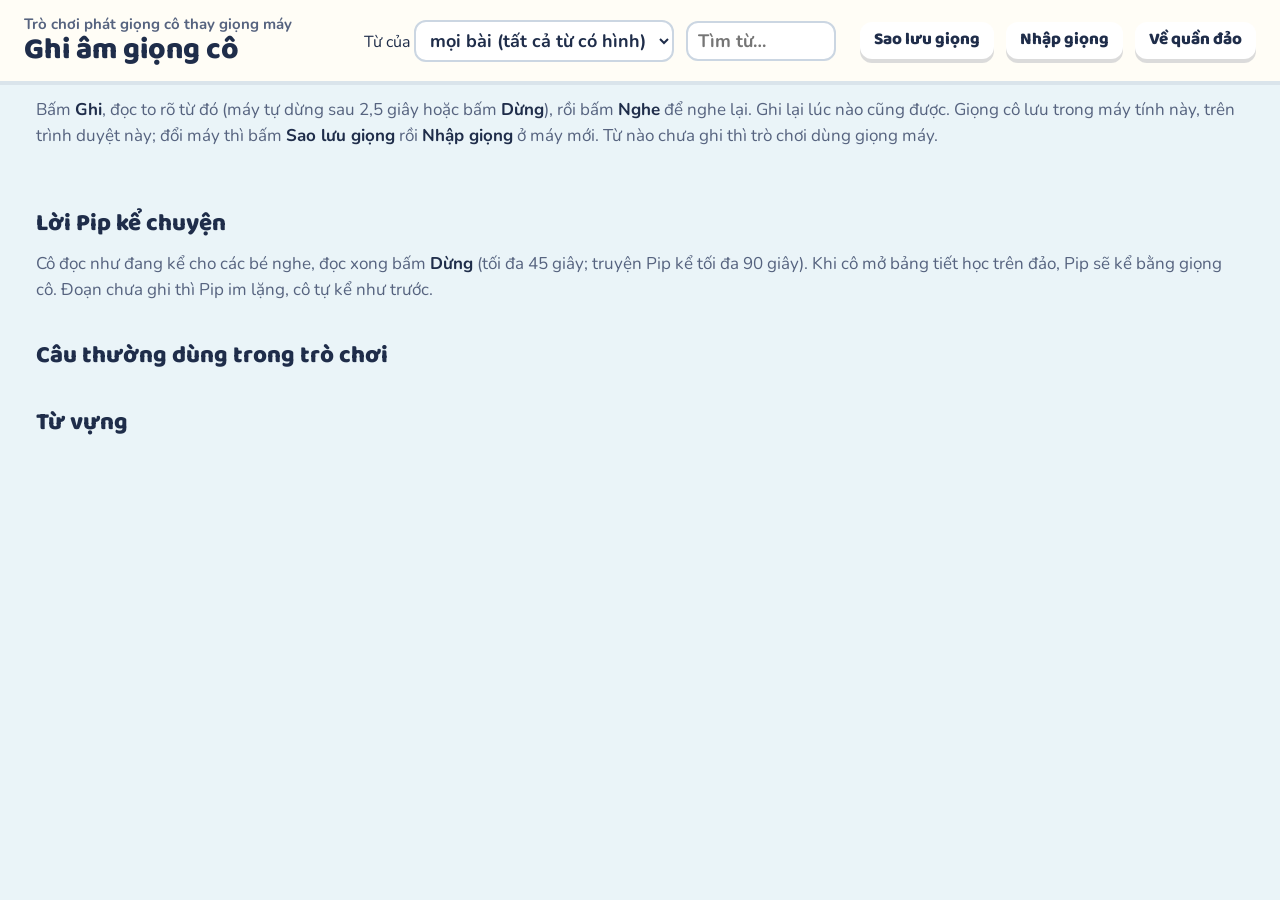
==== ghi_am/index.html @ cb5ae549 "Add files via upload" ====
<!doctype html>
<html lang="vi">
<head>
<meta charset="utf-8">
<meta name="viewport" content="width=device-width, initial-scale=1">
<title>Ghi âm giọng cô</title>
<link rel="icon" href="data:,">
<link rel="stylesheet" href="https://fonts.googleapis.com/css2?family=Baloo+2:wght@600;700;800&family=Nunito:wght@400;700;800&display=swap">
<style>
/* Cô ghi âm giọng mình đọc từng từ / câu; trò chơi sẽ phát giọng cô thay giọng máy */
:root { --ink: #1F2D4A; --soft: #56637F; --paper: #FFFDF6; --teal: #14998F; --coral: #F2675A; }
[hidden] { display: none !important; }
* { box-sizing: border-box; }
html, body { margin: 0; background: #EAF4F8; color: var(--ink); font-family: 'Nunito', Arial, sans-serif; }
header { position: sticky; top: 0; z-index: 5; background: var(--paper); box-shadow: 0 4px 0 rgba(31, 45, 74, .08); padding: 14px 24px; display: flex; flex-wrap: wrap; gap: 12px; align-items: center; }
h1 { margin: 0; font: 800 30px/1.1 'Baloo 2'; } h1 small { display: block; font: 700 15px 'Nunito'; color: var(--soft); }
.sp { flex: 1; }
select, input[type=text] { font: 700 18px 'Nunito'; border: 2px solid #CBD6E2; border-radius: 12px; padding: 6px 10px; background: #fff; color: var(--ink); }
button { font: 800 17px/1 'Baloo 2'; border: 0; border-radius: 12px; padding: 9px 14px 11px; cursor: pointer; background: #fff; color: var(--ink); box-shadow: 0 4px 0 rgba(31, 45, 74, .16); }
button.go { background: var(--teal); color: #fff; box-shadow: 0 4px 0 #0D7068; } button.rec { background: var(--coral); color: #fff; box-shadow: 0 4px 0 #B5463B; }
button:disabled { opacity: .45; cursor: default; }
button:focus-visible { outline: 4px solid #2E6FD8; outline-offset: 2px; }
main { max-width: 1240px; margin: 16px auto 60px; padding: 0 16px; }
.note { font-size: 17px; color: var(--soft); line-height: 1.5; margin: 0 0 14px; } .note b { color: var(--ink); }
h2 { font: 800 24px 'Baloo 2'; margin: 20px 0 8px; }
.grid { display: grid; grid-template-columns: repeat(auto-fill, minmax(220px, 1fr)); gap: 12px; }
.it { background: var(--paper); border-radius: 18px; padding: 12px; display: flex; flex-direction: column; align-items: center; gap: 8px; border: 3px solid transparent; }
.it.done { border-color: #3CC46A; } .it.recording { border-color: var(--coral); }
.it img { height: 90px; max-width: 100%; object-fit: contain; }
.it b { font: 800 24px 'Baloo 2'; text-align: center; } .it .st { font: 700 14px 'Nunito'; color: var(--soft); }
.it .bt { display: flex; gap: 6px; flex-wrap: wrap; justify-content: center; }
.msg { font: 800 17px 'Nunito'; color: #0D7068; min-height: 22px; }
.msg.bad { color: #B5463B; }
.ke { display: grid; grid-template-columns: 1fr; gap: 10px; }
.kc { background: var(--paper); border-radius: 18px; padding: 12px 16px; display: grid; grid-template-columns: 1fr auto; gap: 6px 14px; align-items: center; border: 3px solid transparent; }
.kc.done { border-color: #3CC46A; } .kc.recording { border-color: var(--coral); }
.kc h4 { margin: 0; font: 800 19px 'Baloo 2'; } .kc h4 small { font: 700 14px 'Nunito'; color: var(--soft); margin-left: 8px; }
.kc p { margin: 0; font: 600 20px/1.5 'Nunito'; grid-column: 1; }
.kc .bt { grid-column: 2; grid-row: 1 / span 2; display: flex; gap: 6px; flex-wrap: wrap; justify-content: flex-end; }
.kc .st { font: 700 14px 'Nunito'; color: var(--soft); }
</style>
</head>
<body>
<header>
  <h1><small>Trò chơi phát giọng cô thay giọng máy</small>Ghi âm giọng cô</h1>
  <div class="sp"></div>
  <label>Từ của <select id="selDao"></select></label>
  <select id="selUnit"></select>
  <input type="text" id="find" placeholder="Tìm từ…" style="width:150px">
  <span id="count" style="font:800 18px 'Baloo 2'"></span>
  <button id="bExp">Sao lưu giọng</button><button id="bImp">Nhập giọng</button><input type="file" id="fImp" accept=".json" hidden>
  <button id="bBack">Về quần đảo</button>
</header>
<main>
  <p class="note">Bấm <b>Ghi</b>, đọc to rõ từ đó (máy tự dừng sau 2,5 giây hoặc bấm <b>Dừng</b>), rồi bấm <b>Nghe</b> để nghe lại. Ghi lại lúc nào cũng được.
    Giọng cô lưu trong máy tính này, trên trình duyệt này; đổi máy thì bấm <b>Sao lưu giọng</b> rồi <b>Nhập giọng</b> ở máy mới. Từ nào chưa ghi thì trò chơi dùng giọng máy.</p>
  <div class="msg" id="msg"></div>
  <h2 id="hKe">Lời Pip kể chuyện</h2>
  <p class="note">Cô đọc như đang kể cho các bé nghe, đọc xong bấm <b>Dừng</b> (tối đa 45 giây; truyện Pip kể tối đa 90 giây). Khi cô mở bảng tiết học trên đảo, Pip sẽ kể bằng giọng cô. Đoạn chưa ghi thì Pip im lặng, cô tự kể như trước.</p>
  <div class="ke" id="ke"></div>
  <h2>Câu thường dùng trong trò chơi</h2>
  <div class="grid" id="phrases"></div>
  <h2 id="hWords">Từ vựng</h2>
  <div class="grid" id="words"></div>
</main>
<script src="../tro_choi/chung/kho_tu.js"></script>
<script src="../tro_choi/chung/giong_co.js"></script>
<script src="../tro_choi/chung/loi_ke.js"></script>
<script>
const $ = id => document.getElementById(id);
const esc = s => String(s).replace(/[&<>"]/g, c => ({ '&': '&amp;', '<': '&lt;', '>': '&gt;', '"': '&quot;' }[c]));
const PHRASES = ['Your turn!', 'Everyone, say it with me!', "Let's say it together!", 'Ask and answer!', 'Great job!', 'Well done!', 'Super!', 'Excellent!', 'Good job!', 'Hooray! Well done, everyone!', 'What is it?', "What's this?", 'What colour is it?', 'What number is it?', 'What room is this?', 'Who is hiding?', 'Knock, knock!'];
const DAOS = [
  { key: 'all', name: 'mọi bài (tất cả từ có hình)' },
  { key: 'daohatmam', name: 'Đảo Hạt Mầm', ppct: '../dao_hat_mam/ppct_amanda1.json' },
  { key: 'daocauvong', name: 'Đảo Cầu Vồng', ppct: '../dao_cau_vong/ppct_amanda2.json' },
  { key: 'daosongkim3d', name: 'Đảo Song Kim', ppct: '../dao_3d/ppct_amanda3.json' },
];
const BASE = new URL('../tro_choi/goi_do_choi/', location.href); // ảnh trong kho từ tính từ thư mục một trò
const imgOf = W => /^data:/.test(W.img) ? W.img : new URL(W.img, BASE).href;
const inKho = w => KHO_TU.find(W => [w, w.replace(/s$/, ''), w.split(' ')[0]].includes(W.w.toLowerCase()));
let PPCT = [], list = [], recState = null;
const msg = (t, bad) => { $('msg').textContent = t; $('msg').className = 'msg' + (bad ? ' bad' : ''); };
$('selDao').innerHTML = DAOS.map(d => `<option value="${d.key}">${d.name}</option>`).join('');
$('selDao').value = DAOS.some(d => d.key === localStorage.getItem('quandao_dang_o')) ? localStorage.getItem('quandao_dang_o') : 'all';

function card(text, img, id) {
  const done = GiongCo.has(text);
  return `<div class="it ${done ? 'done' : ''}" id="${id}">${img ? `<img src="${img}" alt="">` : ''}<b>${esc(text)}</b><span class="st">${done ? '✓ đã có giọng cô' : 'chưa ghi'}</span>
    <div class="bt"><button class="rec" data-rec="${esc(text)}">Ghi</button><button data-play="${esc(text)}" ${done ? '' : 'disabled'}>Nghe</button><button data-del="${esc(text)}" ${done ? '' : 'disabled'}>Xoá</button></div></div>`;
}
function draw() {
  const q = $('find').value.trim().toLowerCase();
  $('phrases').innerHTML = PHRASES.filter(t => !q || t.toLowerCase().includes(q)).map((t, i) => card(t, '', 'p' + i)).join('');
  const KE = LOI_KE.list($('selDao').value).filter(K => !q || (K.ke + ' ' + K.ten).toLowerCase().includes(q));
  $('ke').innerHTML = KE.map((K, i) => { const done = GiongCo.has(K.ma); return `<div class="kc ${done ? 'done' : ''}"><h4>${esc(K.ten)}<small>${esc(K.nhom)}</small></h4>
    <div class="bt"><button class="rec" data-krec="${esc(K.ma)}" data-max="${K.dai ? 90000 : 45000}">Ghi</button><button data-kplay="${esc(K.ma)}" ${done ? '' : 'disabled'}>Nghe</button><button data-kdel="${esc(K.ma)}" ${done ? '' : 'disabled'}>Xoá</button></div>
    <p>${esc(K.ke)}</p><span class="st">${done ? '✓ đã có giọng cô' : 'chưa ghi'}</span></div>`; }).join('');
  const kGot = LOI_KE.list($('selDao').value).filter(K => GiongCo.has(K.ma)).length; $('hKe').textContent = `Lời Pip kể chuyện (đã ghi ${kGot} / ${LOI_KE.list($('selDao').value).length})`;
  document.querySelectorAll('[data-krec]').forEach(b => b.onclick = () => record(b.dataset.krec, b, +b.dataset.max || 45000));
  document.querySelectorAll('[data-kdel]').forEach(b => b.onclick = () => GiongCo.del(b.dataset.kdel).then(() => { msg('Đã xoá lời kể này.'); draw(); }));
  document.querySelectorAll('[data-kplay]').forEach(b => b.onclick = () => GiongCo.play(b.dataset.kplay, 120000));
  $('words').innerHTML = list.filter(W => !q || W.w.toLowerCase().includes(q)).map((W, i) => card(W.w, imgOf(W), 'w' + i)).join('');
  const all = PHRASES.length + list.length, got = PHRASES.filter(t => GiongCo.has(t)).length + list.filter(W => GiongCo.has(W.w)).length;
  $('count').textContent = `Đã ghi ${got} / ${all}`;
  document.querySelectorAll('[data-rec]').forEach(b => b.onclick = () => record(b.dataset.rec, b));
  document.querySelectorAll('[data-play]').forEach(b => b.onclick = () => GiongCo.play(b.dataset.play));
  document.querySelectorAll('[data-del]').forEach(b => b.onclick = () => { GiongCo.del(b.dataset.del).then(() => { msg('Đã xoá giọng của "' + b.dataset.del + '".'); draw(); }); });
}
function pickList() {
  const d = DAOS.find(x => x.key === $('selDao').value);
  if (d.key === 'all') { $('selUnit').hidden = true; $('selUnit').innerHTML = ''; list = KHO_TU.slice(); $('hWords').textContent = `Từ vựng (${list.length} từ có hình)`; draw(); return; }
  fetch(d.ppct).then(r => r.json()).then(p => {
    PPCT = p; const units = [...new Set(p.map(r => r.unit))]; $('selUnit').hidden = false;
    if (![...$('selUnit').options].some(o => units.includes(o.value))) $('selUnit').innerHTML = units.map(u => `<option>${esc(u)}</option>`).join('');
    showUnit();
  }).catch(() => msg('Không đọc được dữ liệu tiết học. Hãy mở bằng file .bat.', true));
}
function showUnit() {
  const u = $('selUnit').value, seen = new Set(); list = [];
  PPCT.filter(r => r.unit === u).forEach(r => String(r.tu).split(/[;,]/).map(x => x.trim().toLowerCase()).forEach(w => { const K = w && inKho(w); if (K && !seen.has(K.w)) { seen.add(K.w); list.push(K); } }));
  $('hWords').textContent = `Từ vựng ${u} (${list.length} từ có hình)`; draw();
}
// ghi âm: tự dừng sau 2,5 giây
let stream = null;
async function record(text, btn, maxMs = 2500) {
  if (recState) { recState.stop(); return; }
  try { stream = stream || await navigator.mediaDevices.getUserMedia({ audio: { echoCancellation: true, noiseSuppression: true } }); }
  catch (e) { msg('Chưa dùng được micro: bấm biểu tượng micro trên thanh địa chỉ, chọn Cho phép.', true); return; }
  const mt = ['audio/webm;codecs=opus', 'audio/webm', 'audio/mp4'].find(m => window.MediaRecorder && MediaRecorder.isTypeSupported(m)) || '';
  const rec = new MediaRecorder(stream, mt ? { mimeType: mt } : {}), chunks = [], box = btn.closest('.it, .kc'), dai = maxMs > 5000;
  rec.ondataavailable = e => e.data.size && chunks.push(e.data);
  rec.onstop = async () => { recState = null; box.classList.remove('recording'); btn.textContent = 'Ghi';
    const blob = new Blob(chunks, { type: rec.mimeType || 'audio/webm' }); if (blob.size < 1500) { msg('Không nghe thấy tiếng, cô ghi lại nhé.', true); return; }
    await GiongCo.put(text, blob); msg(dai ? 'Đã lưu lời kể. Cô nghe lại thử nhé.' : `Đã lưu giọng cô: "${text}".`); draw(); GiongCo.play(text, dai ? 60000 : 6000); };
  recState = { stop: () => rec.state !== 'inactive' && rec.stop() };
  box.classList.add('recording'); btn.textContent = 'Dừng'; msg(dai ? 'Đang ghi lời kể… đọc xong cô bấm Dừng.' : `Đang ghi "${text}"… cô đọc to nhé.`);
  rec.start(); setTimeout(() => { if (rec.state !== 'inactive') rec.stop(); }, maxMs);
}
$('selDao').onchange = pickList; $('selUnit').onchange = showUnit; $('find').oninput = draw;
$('bExp').onclick = async () => { const d = await GiongCo.exportAll(), a = document.createElement('a'); a.href = URL.createObjectURL(new Blob([JSON.stringify(d)], { type: 'application/json' })); a.download = `GiongCo_SongKim_${new Date().toISOString().slice(0, 10)}.json`; document.body.appendChild(a); a.click(); setTimeout(() => a.remove(), 500); msg(`Đã sao lưu ${Object.keys(d.tu).length} bản ghi vào thư mục Downloads.`); };
$('bImp').onclick = () => $('fImp').click();
$('fImp').onchange = () => { const f = $('fImp').files[0]; if (!f) return; f.text().then(t => GiongCo.importAll(JSON.parse(t))).then(n => { msg(`Đã nhập ${n} bản ghi giọng cô.`); draw(); }).catch(e => msg('Không đọc được file: ' + e.message, true)); };
$('bBack').onclick = () => location.href = '../quan_dao/index.html';
GiongCo.ready.then(pickList);
</script>
</body>
</html>
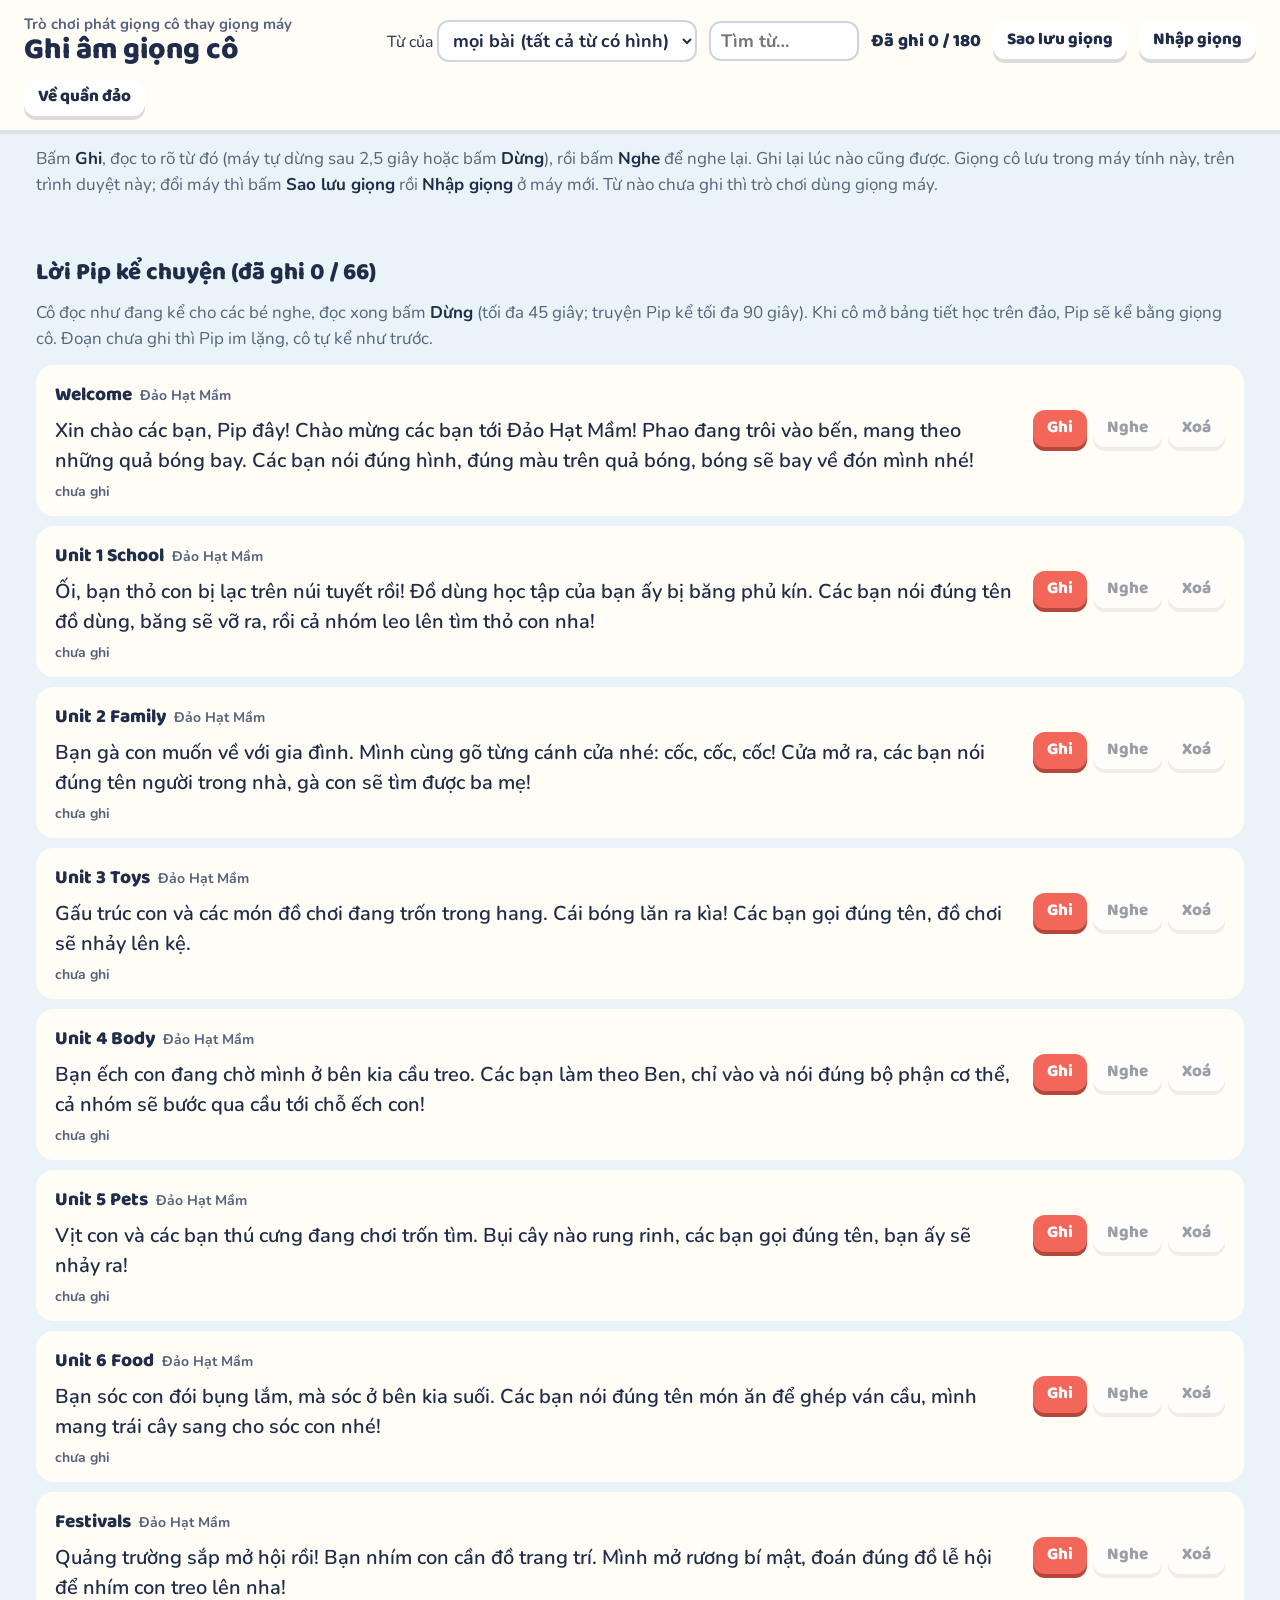
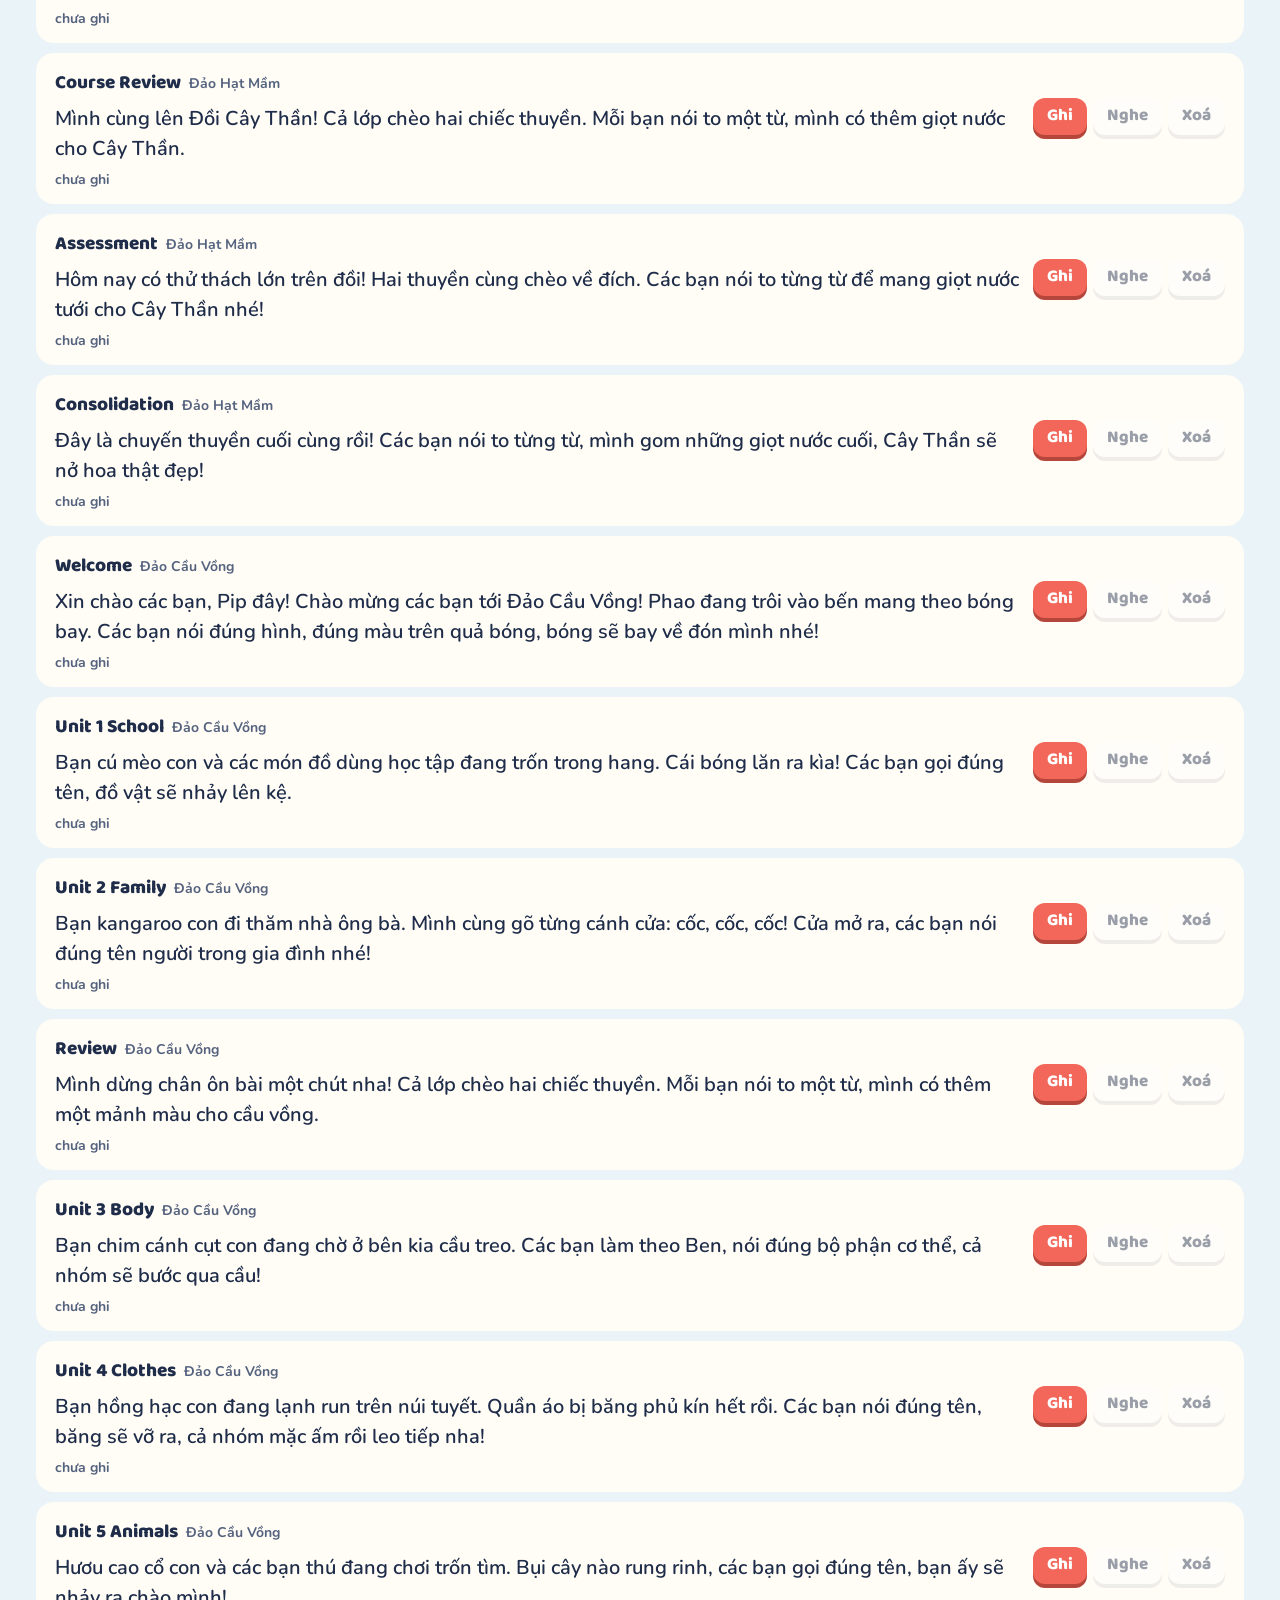
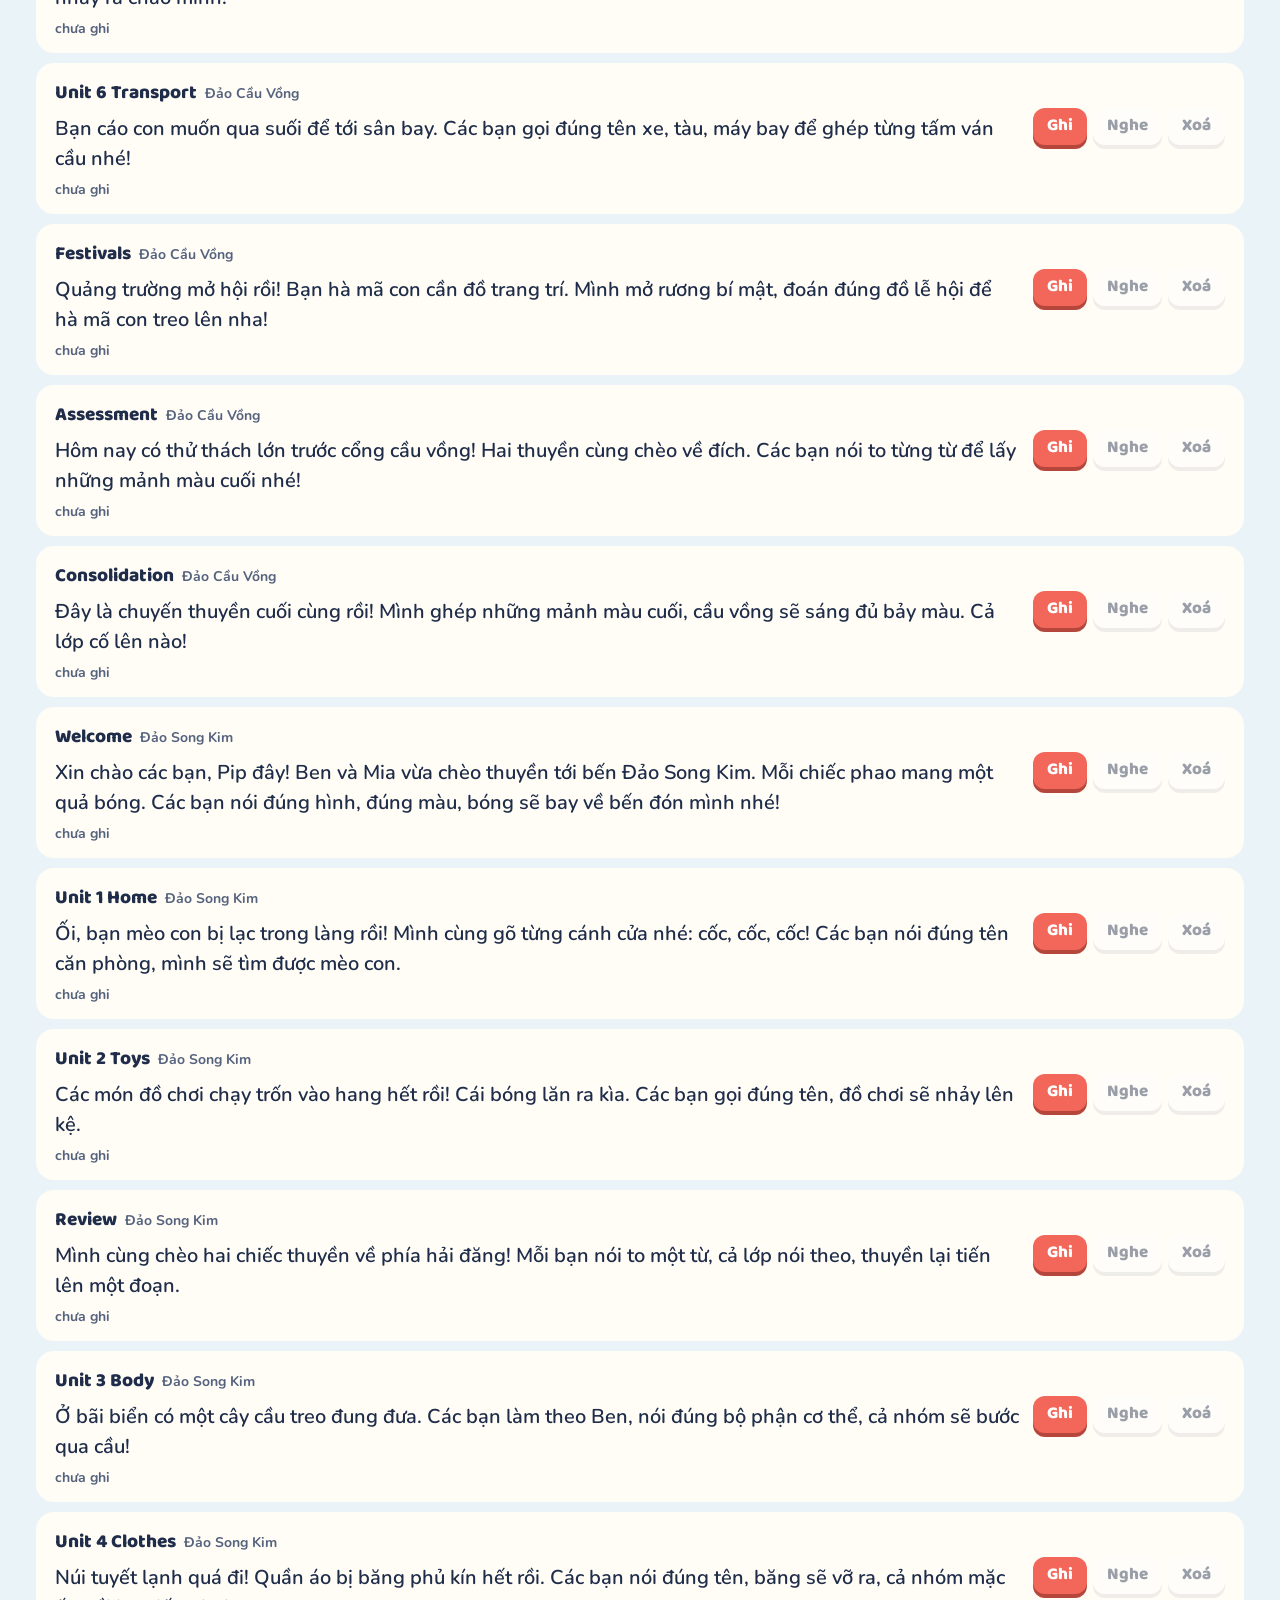
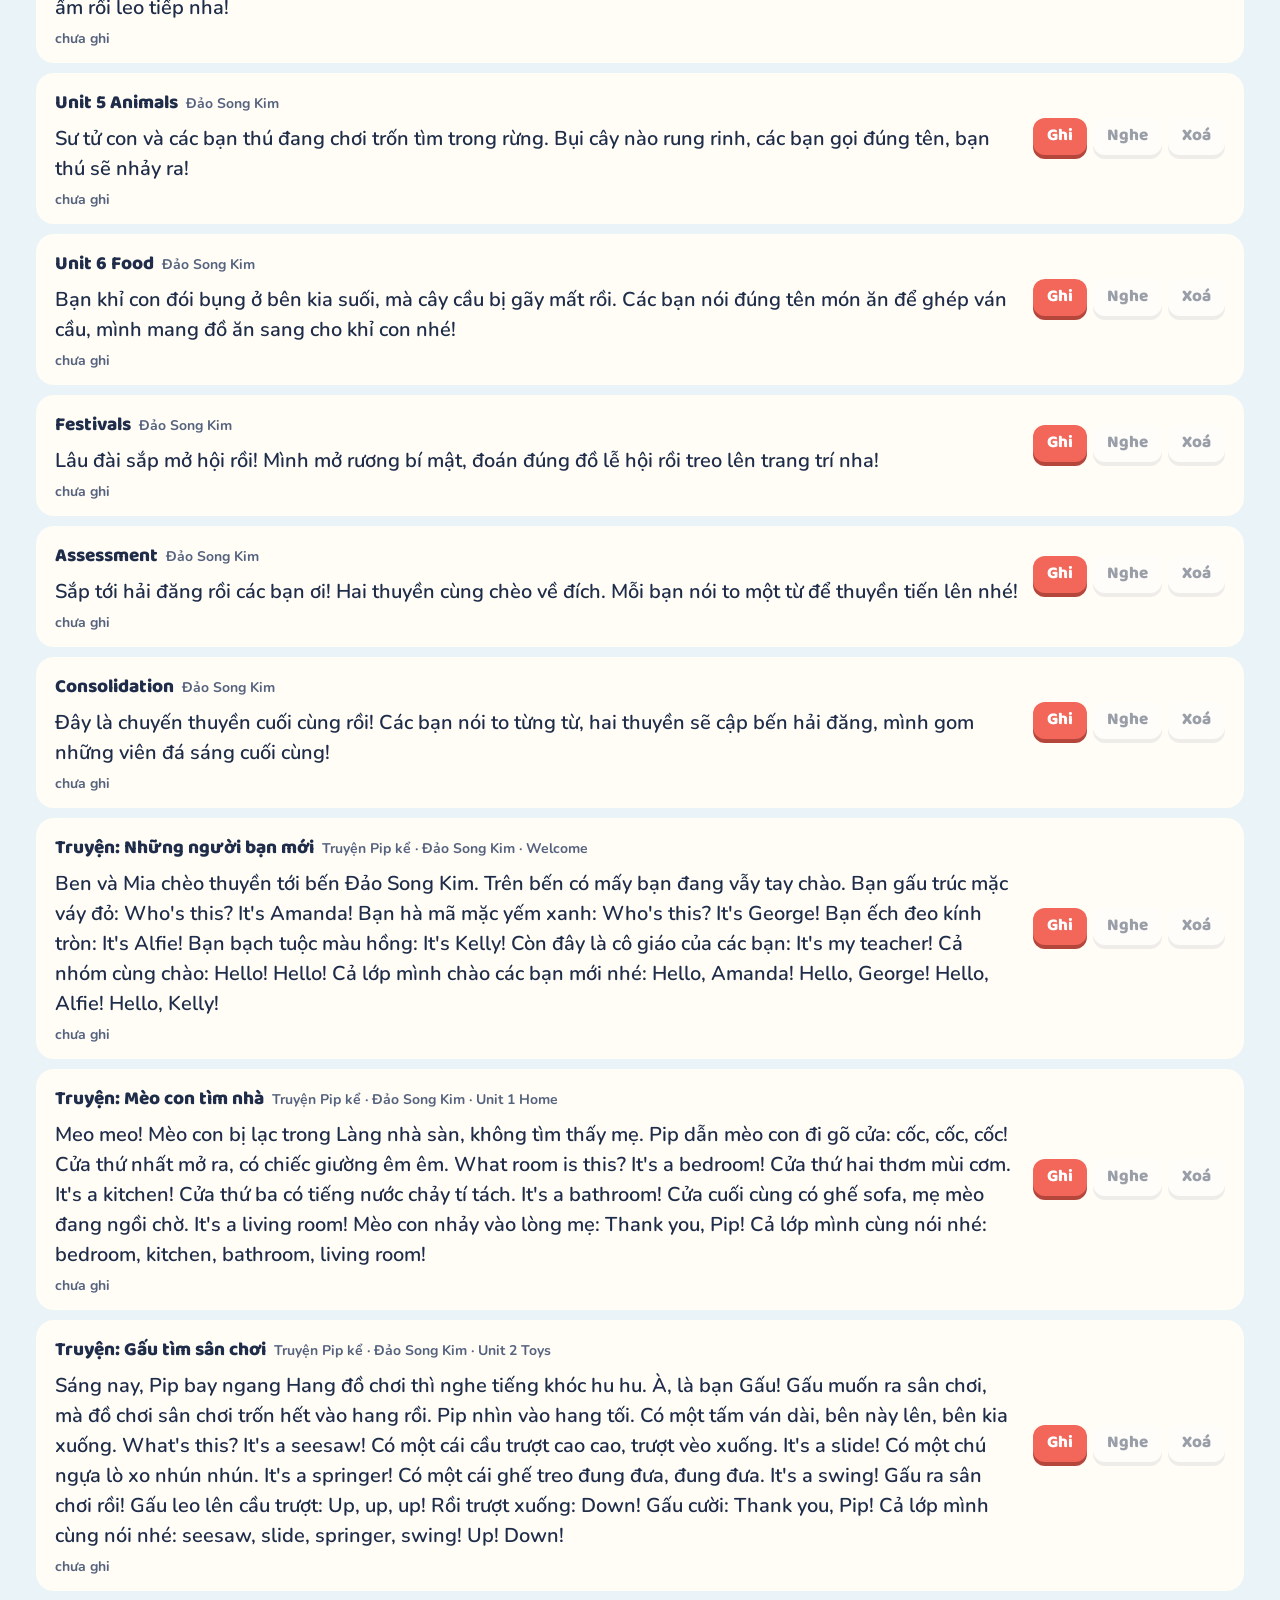
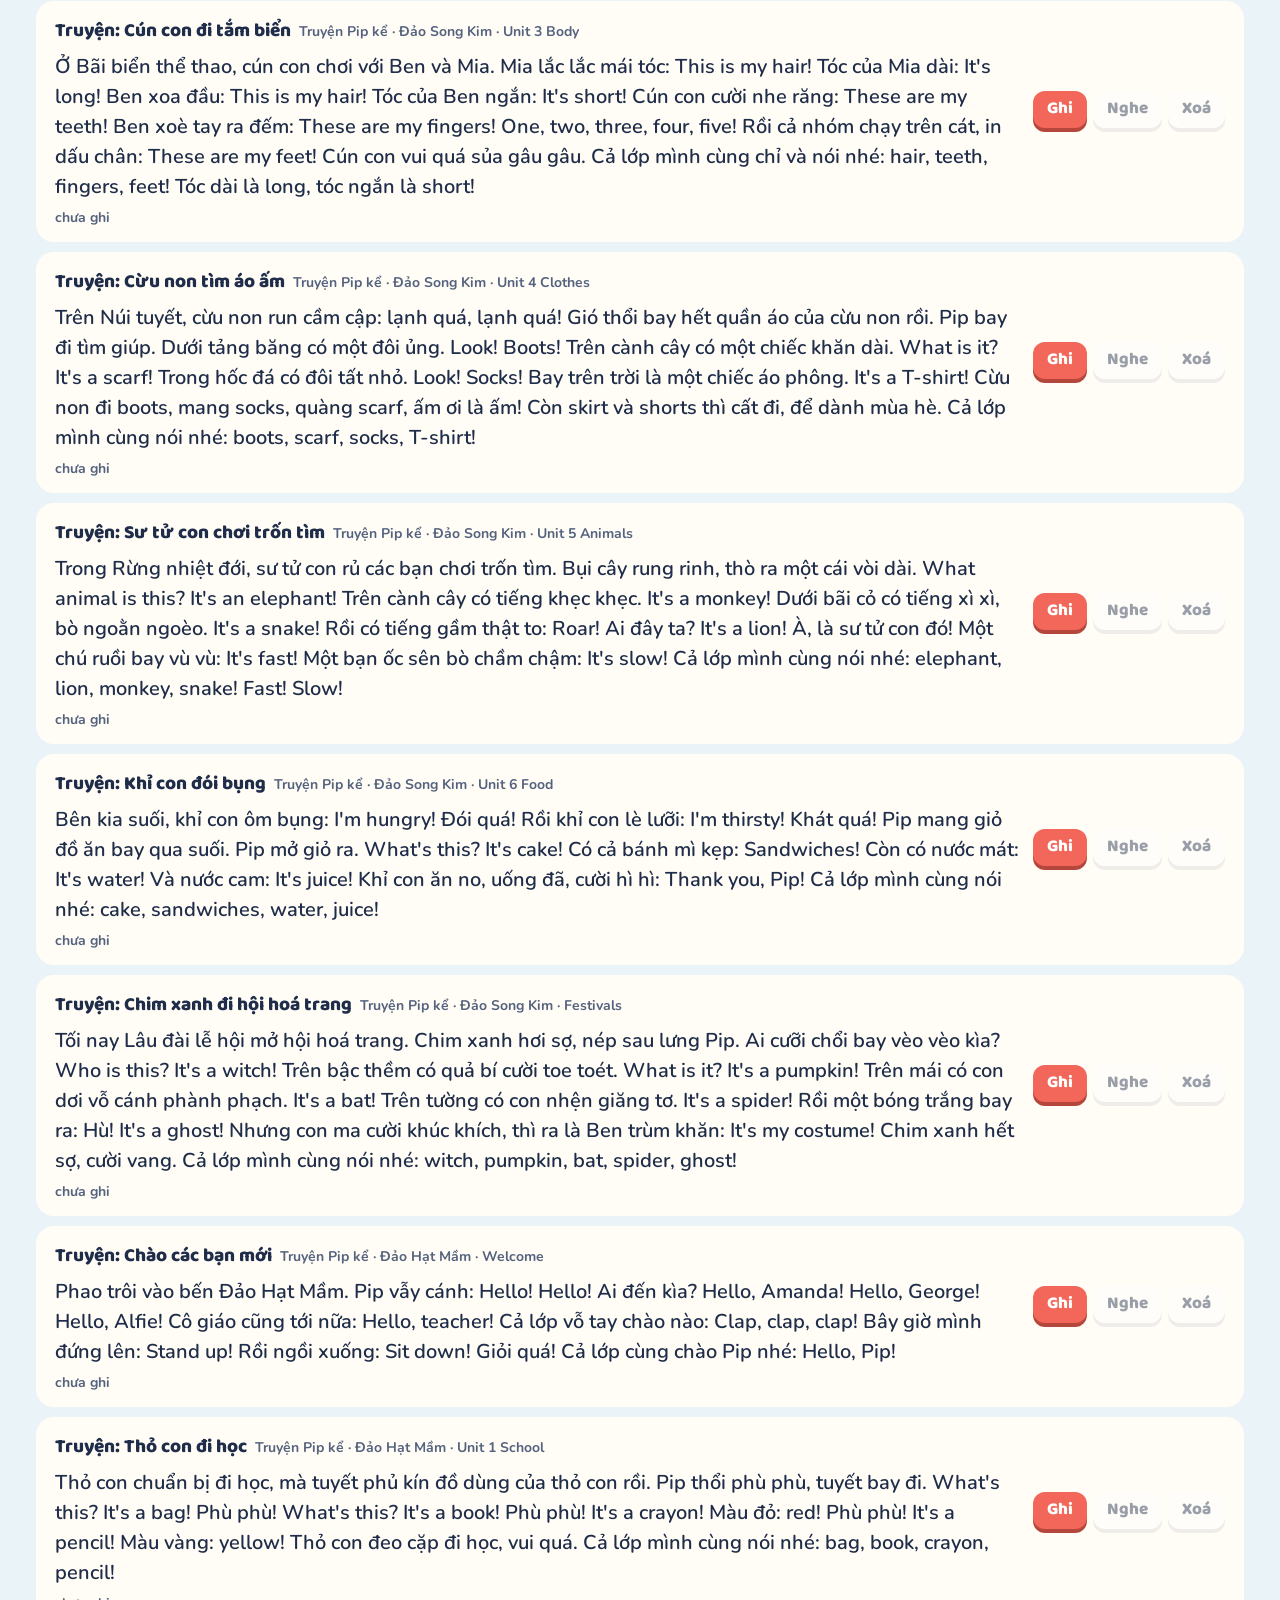
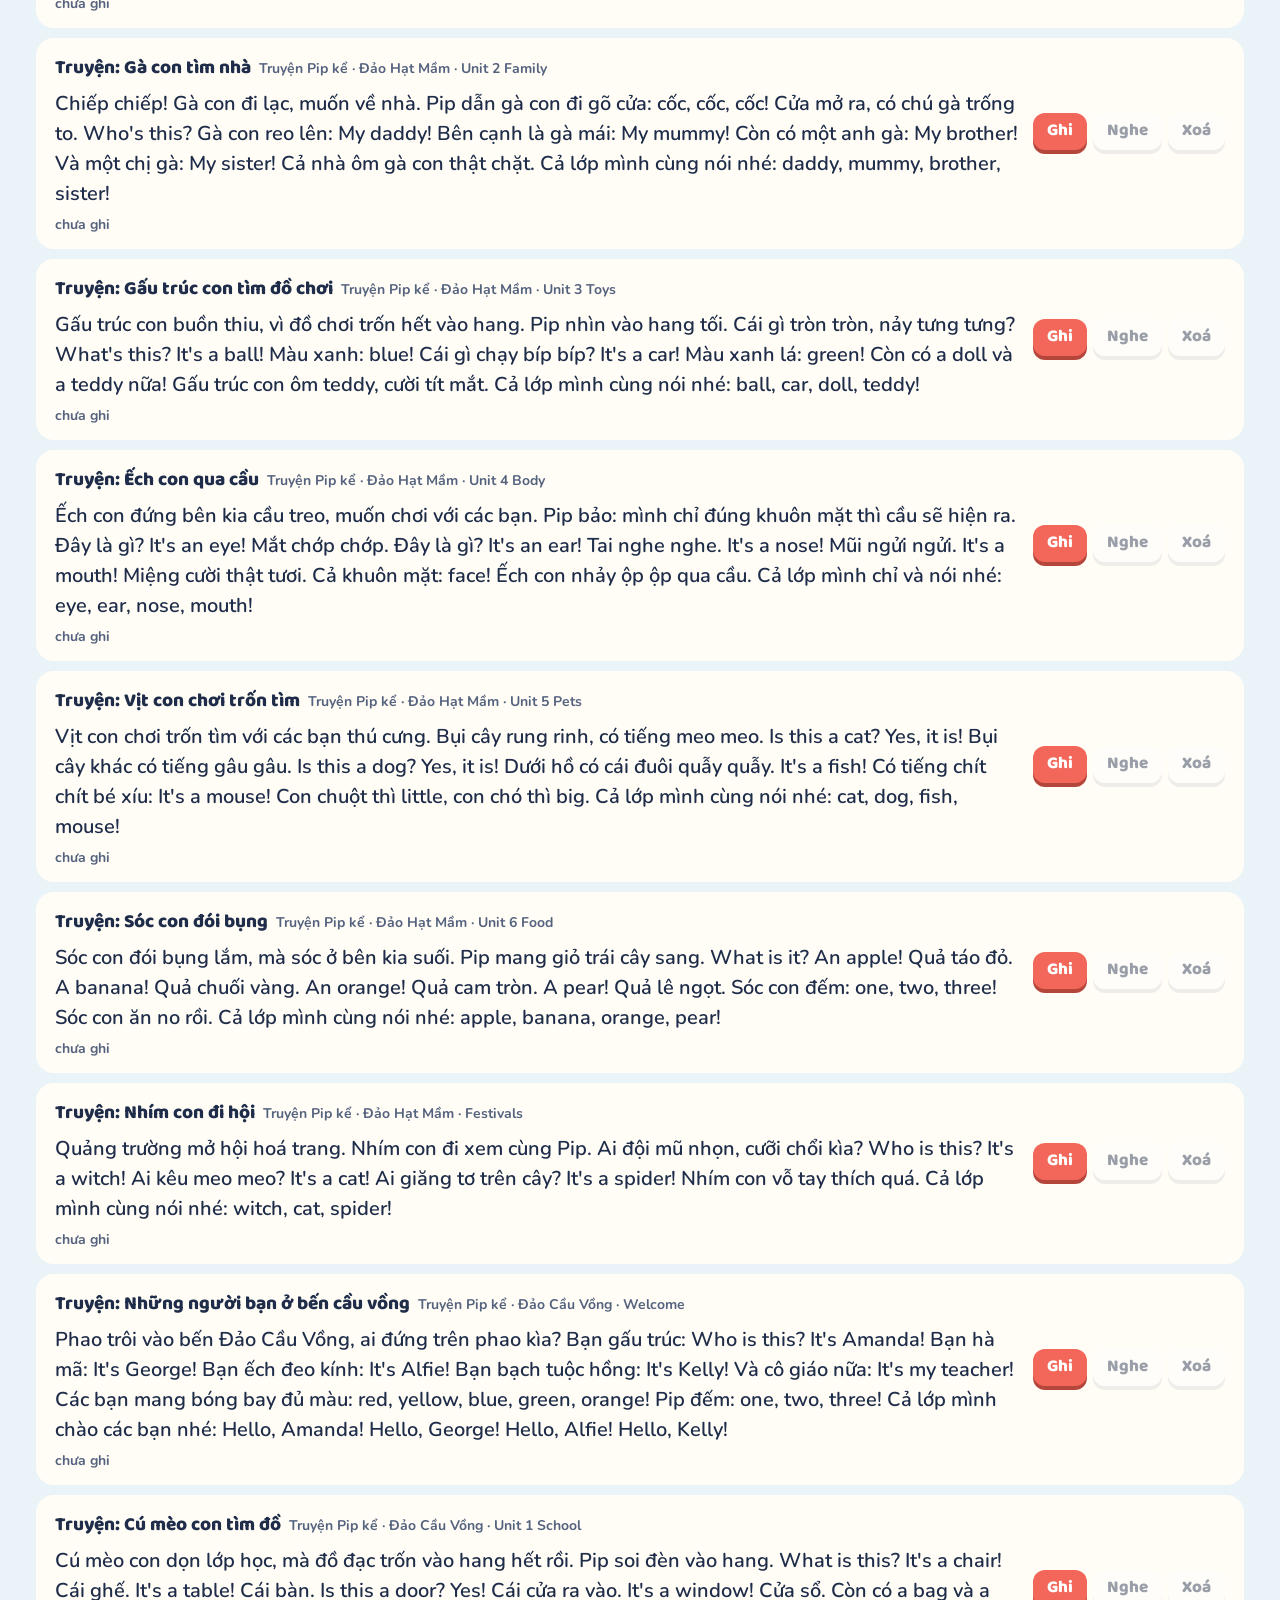
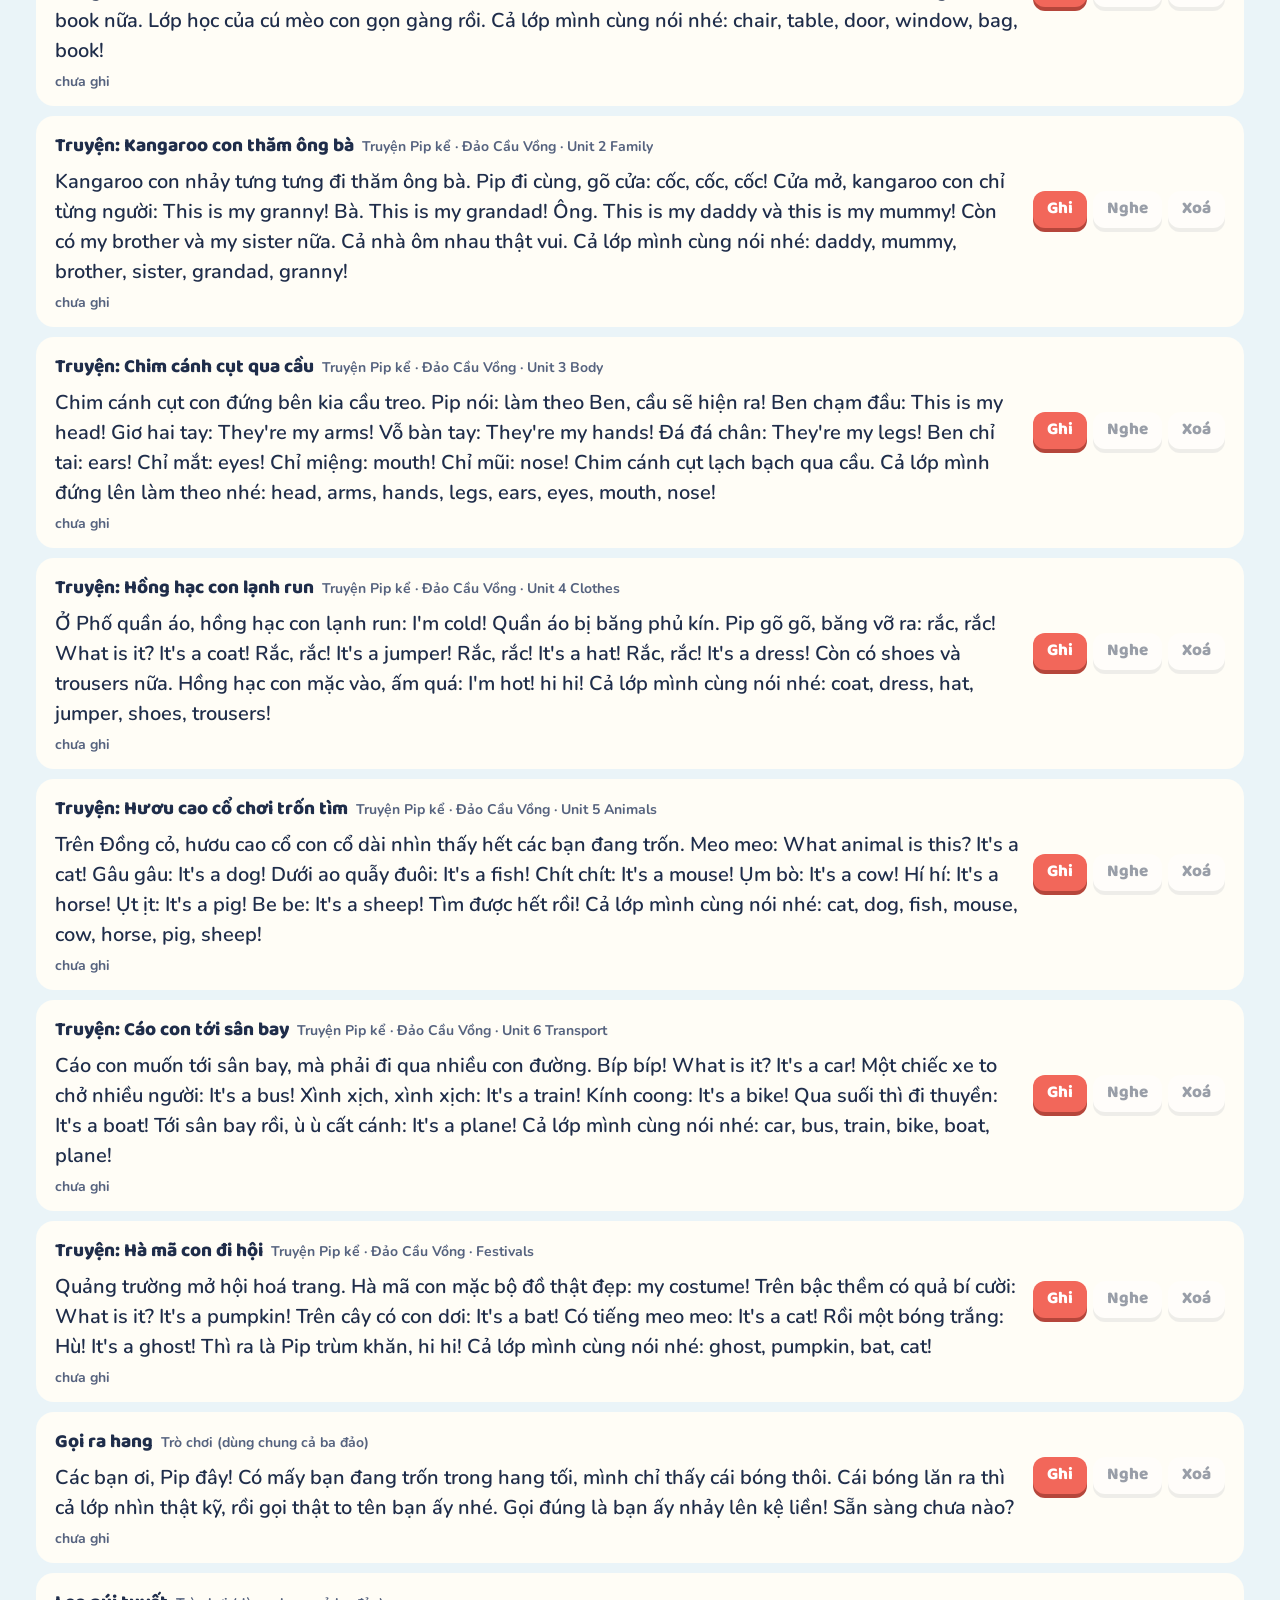
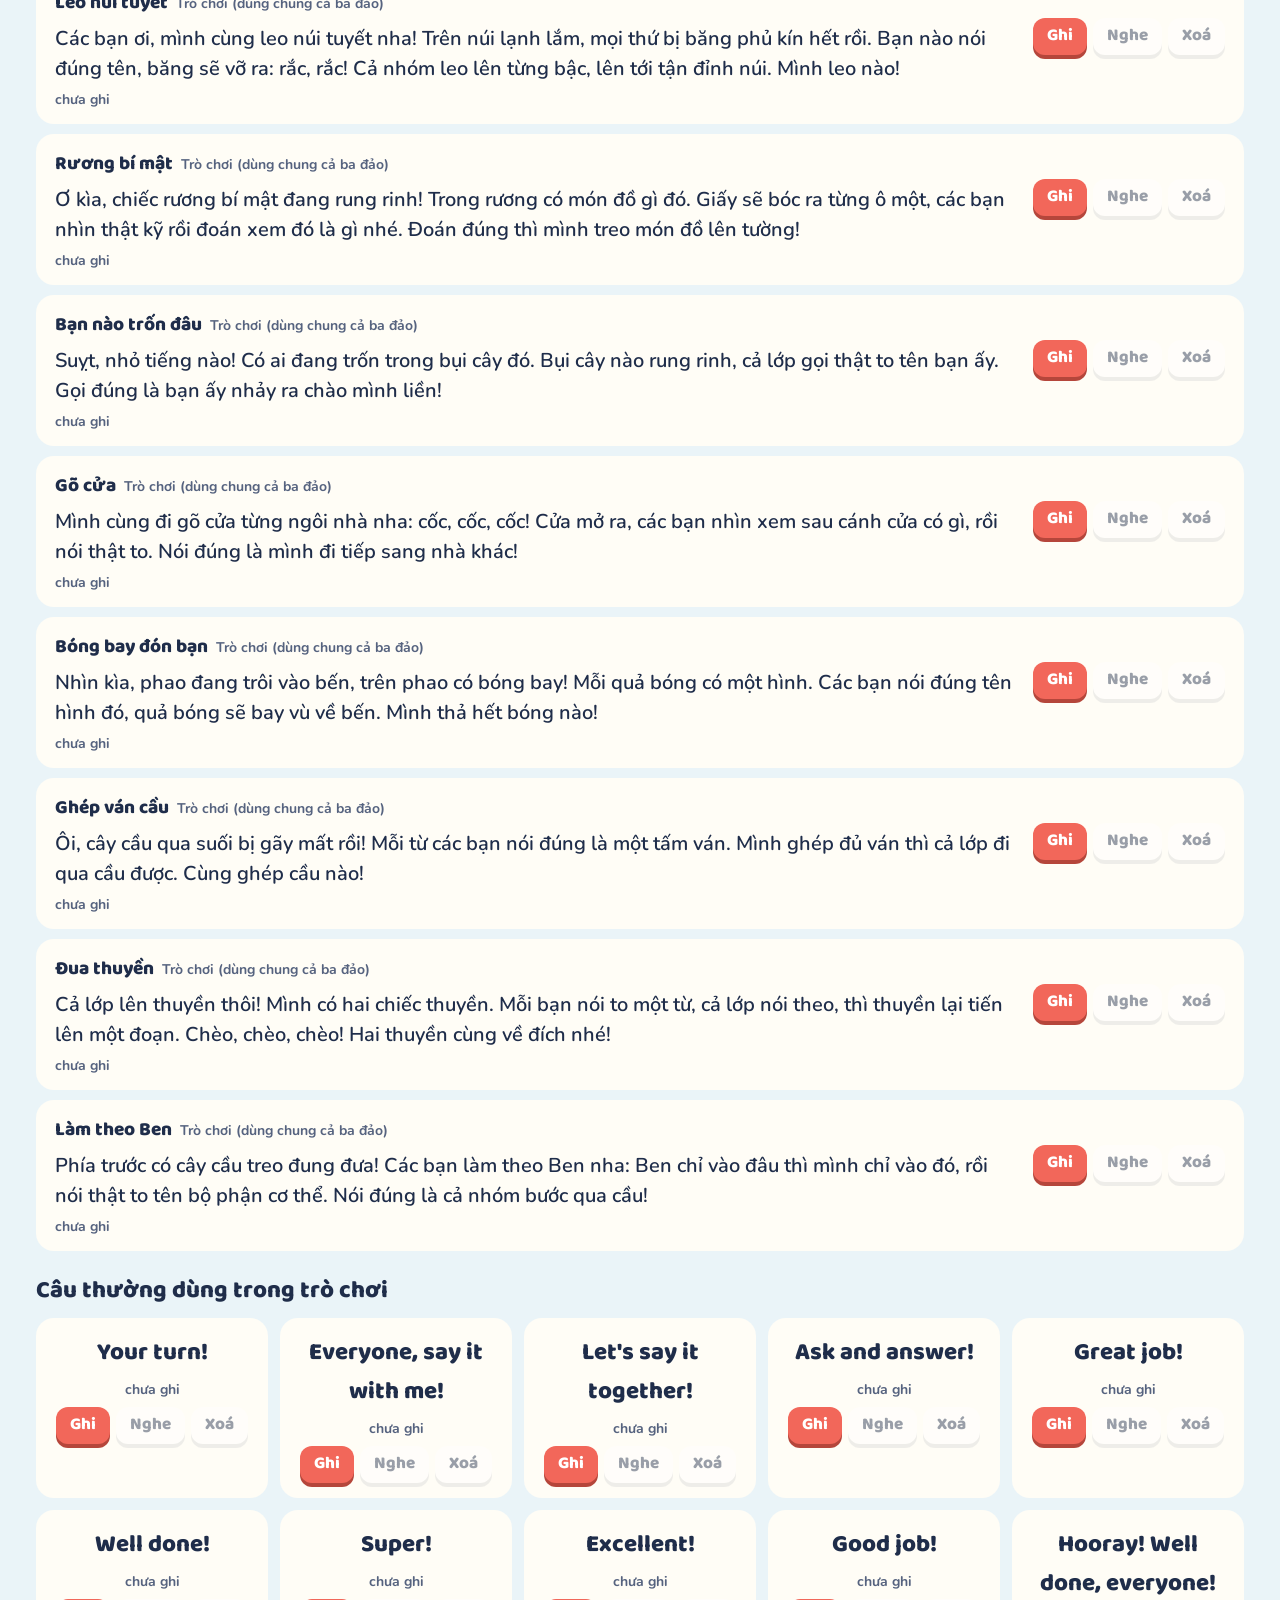
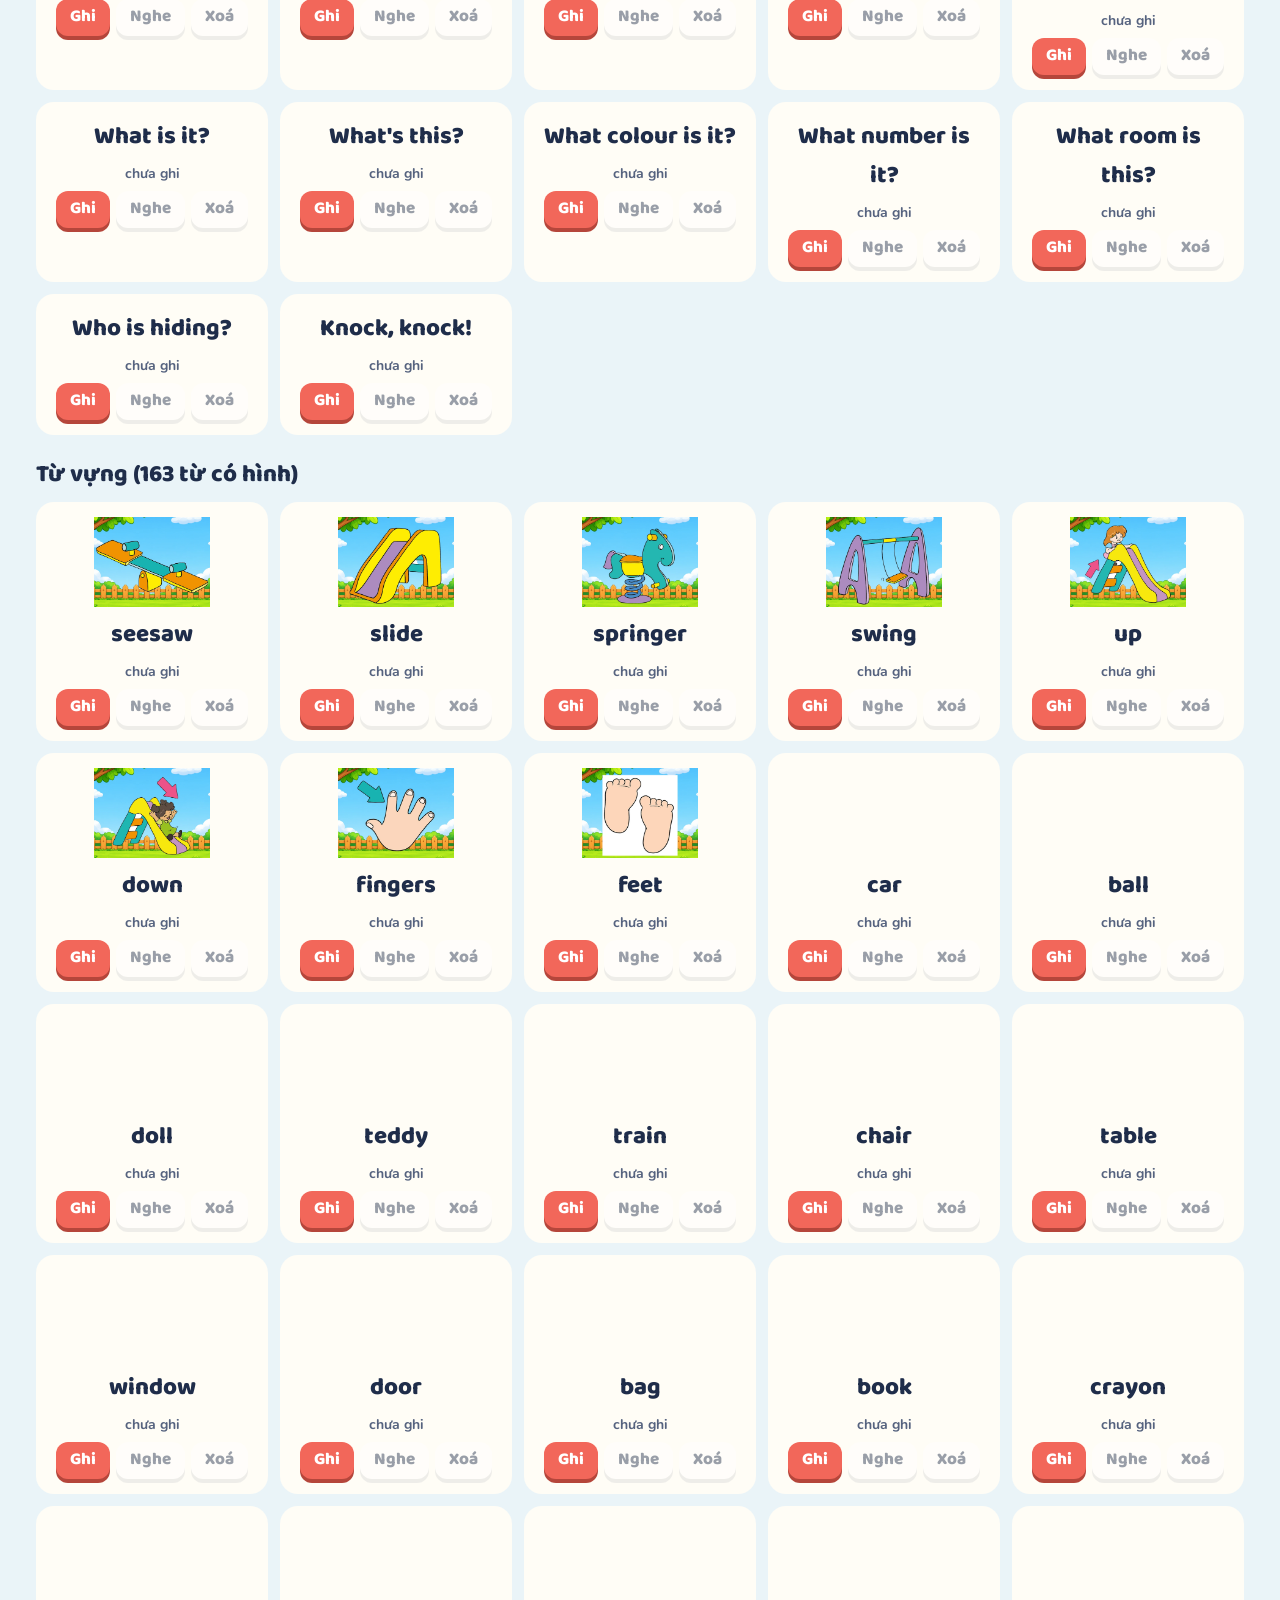
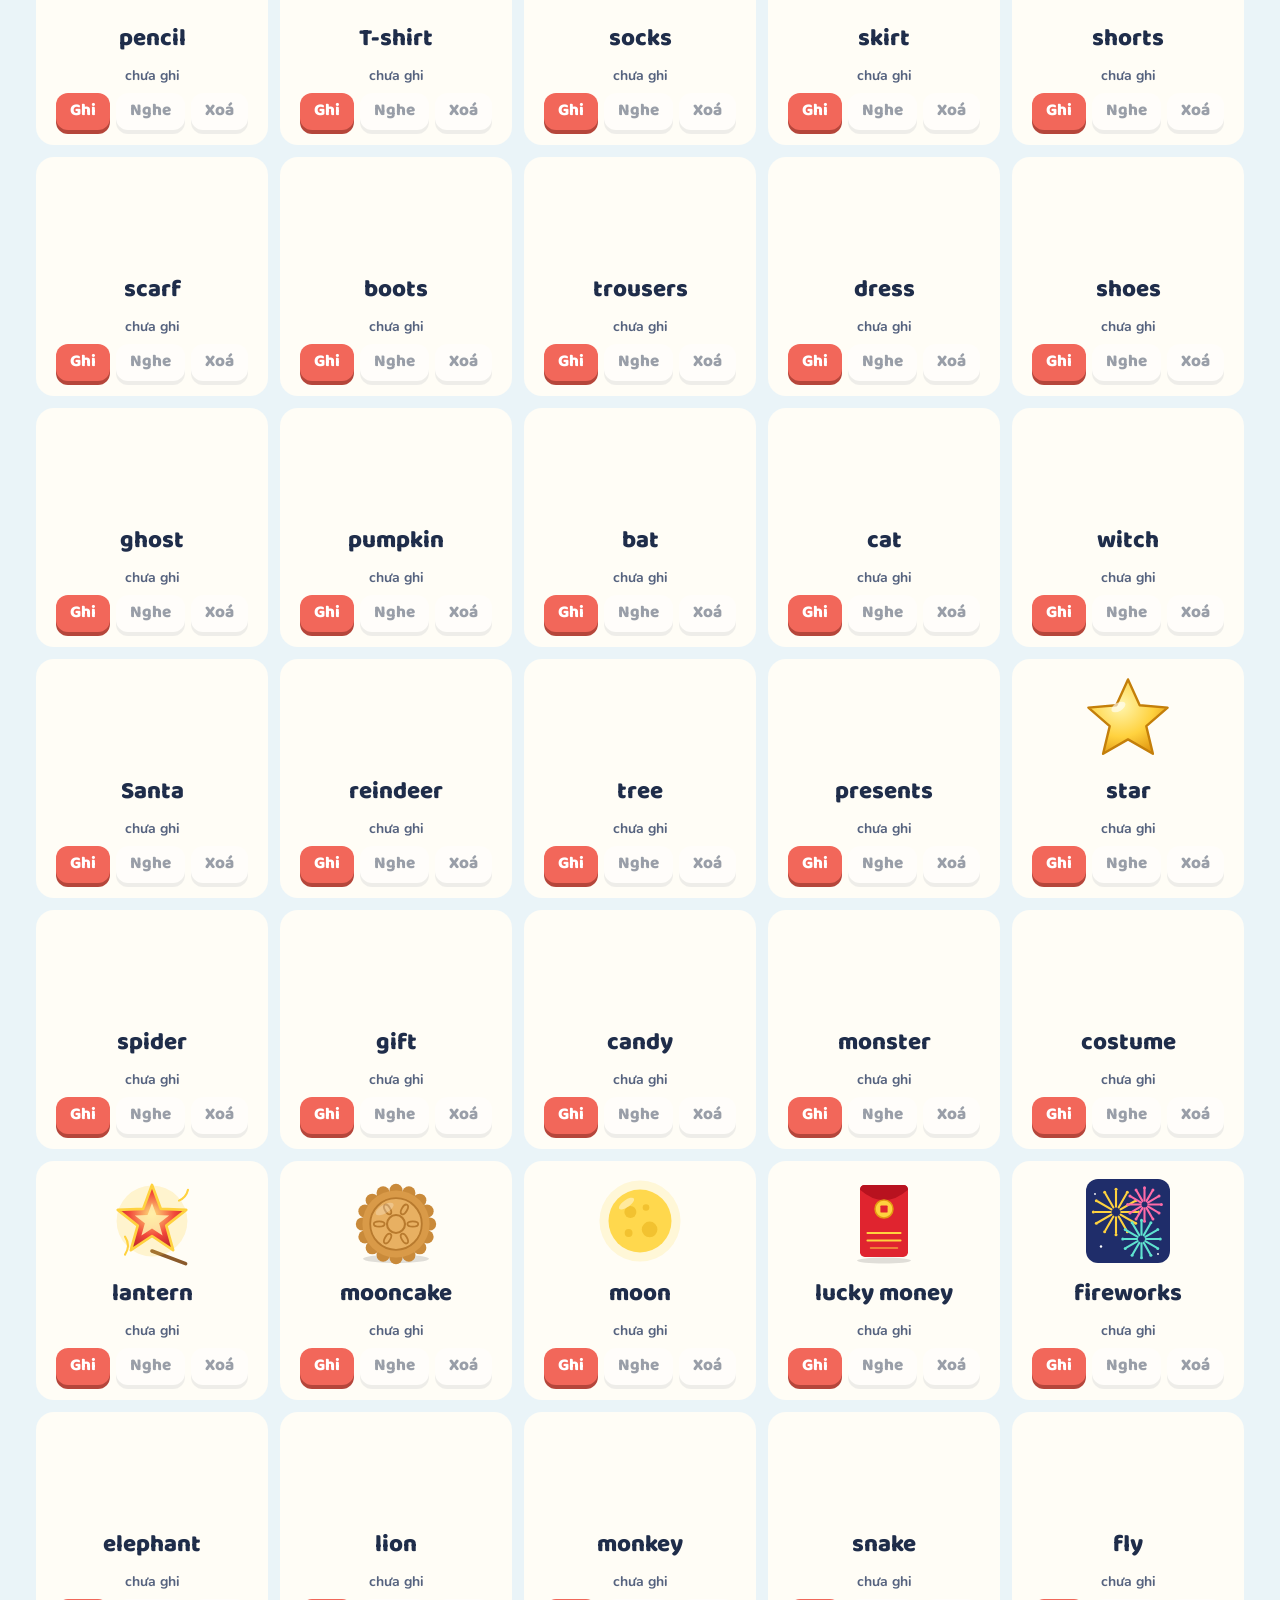
==== commit 7a6c7fa0: "Ghi âm: hình đúng theo đảo đã chọn" ====
--- a/ghi_am/index.html
+++ b/ghi_am/index.html
@@ -76,6 +76,7 @@
   { key: 'daocauvong', name: 'Đảo Cầu Vồng', ppct: '../dao_cau_vong/ppct_amanda2.json' },
   { key: 'daosongkim3d', name: 'Đảo Song Kim', ppct: '../dao_3d/ppct_amanda3.json' },
 ];
+const DAO_DIR = { daohatmam: 'dao_hat_mam', daocauvong: 'dao_cau_vong', daosongkim3d: 'dao_3d' };
 const BASE = new URL('../tro_choi/goi_do_choi/', location.href); // ảnh trong kho từ tính từ thư mục một trò
 const imgOf = W => /^data:/.test(W.img) ? W.img : new URL(W.img, BASE).href;
 const inKho = w => KHO_TU.find(W => [w, w.replace(/s$/, ''), w.split(' ')[0]].includes(W.w.toLowerCase()));
@@ -108,7 +109,7 @@
   document.querySelectorAll('[data-del]').forEach(b => b.onclick = () => { GiongCo.del(b.dataset.del).then(() => { msg('Đã xoá giọng của "' + b.dataset.del + '".'); draw(); }); });
 }
 function pickList() {
-  const d = DAOS.find(x => x.key === $('selDao').value);
+  const d = DAOS.find(x => x.key === $('selDao').value); KHO_DAO(DAO_DIR[d.key] || 'all');
   if (d.key === 'all') { $('selUnit').hidden = true; $('selUnit').innerHTML = ''; list = KHO_TU.slice(); $('hWords').textContent = `Từ vựng (${list.length} từ có hình)`; draw(); return; }
   fetch(d.ppct).then(r => r.json()).then(p => {
     PPCT = p; const units = [...new Set(p.map(r => r.unit))]; $('selUnit').hidden = false;
@@ -118,7 +119,7 @@
 }
 function showUnit() {
   const u = $('selUnit').value, seen = new Set(); list = [];
-  PPCT.filter(r => r.unit === u).forEach(r => String(r.tu).split(/[;,]/).map(x => x.trim().toLowerCase()).forEach(w => { const K = w && inKho(w); if (K && !seen.has(K.w)) { seen.add(K.w); list.push(K); } }));
+  PPCT.filter(r => r.unit === u).forEach(r => String(r.tu).split(/[;,/+]/).map(x => x.trim().toLowerCase()).forEach(w => { const K = w && inKho(w); if (K && !seen.has(K.w)) { seen.add(K.w); list.push(K); } }));
   $('hWords').textContent = `Từ vựng ${u} (${list.length} từ có hình)`; draw();
 }
 // ghi âm: tự dừng sau 2,5 giây
